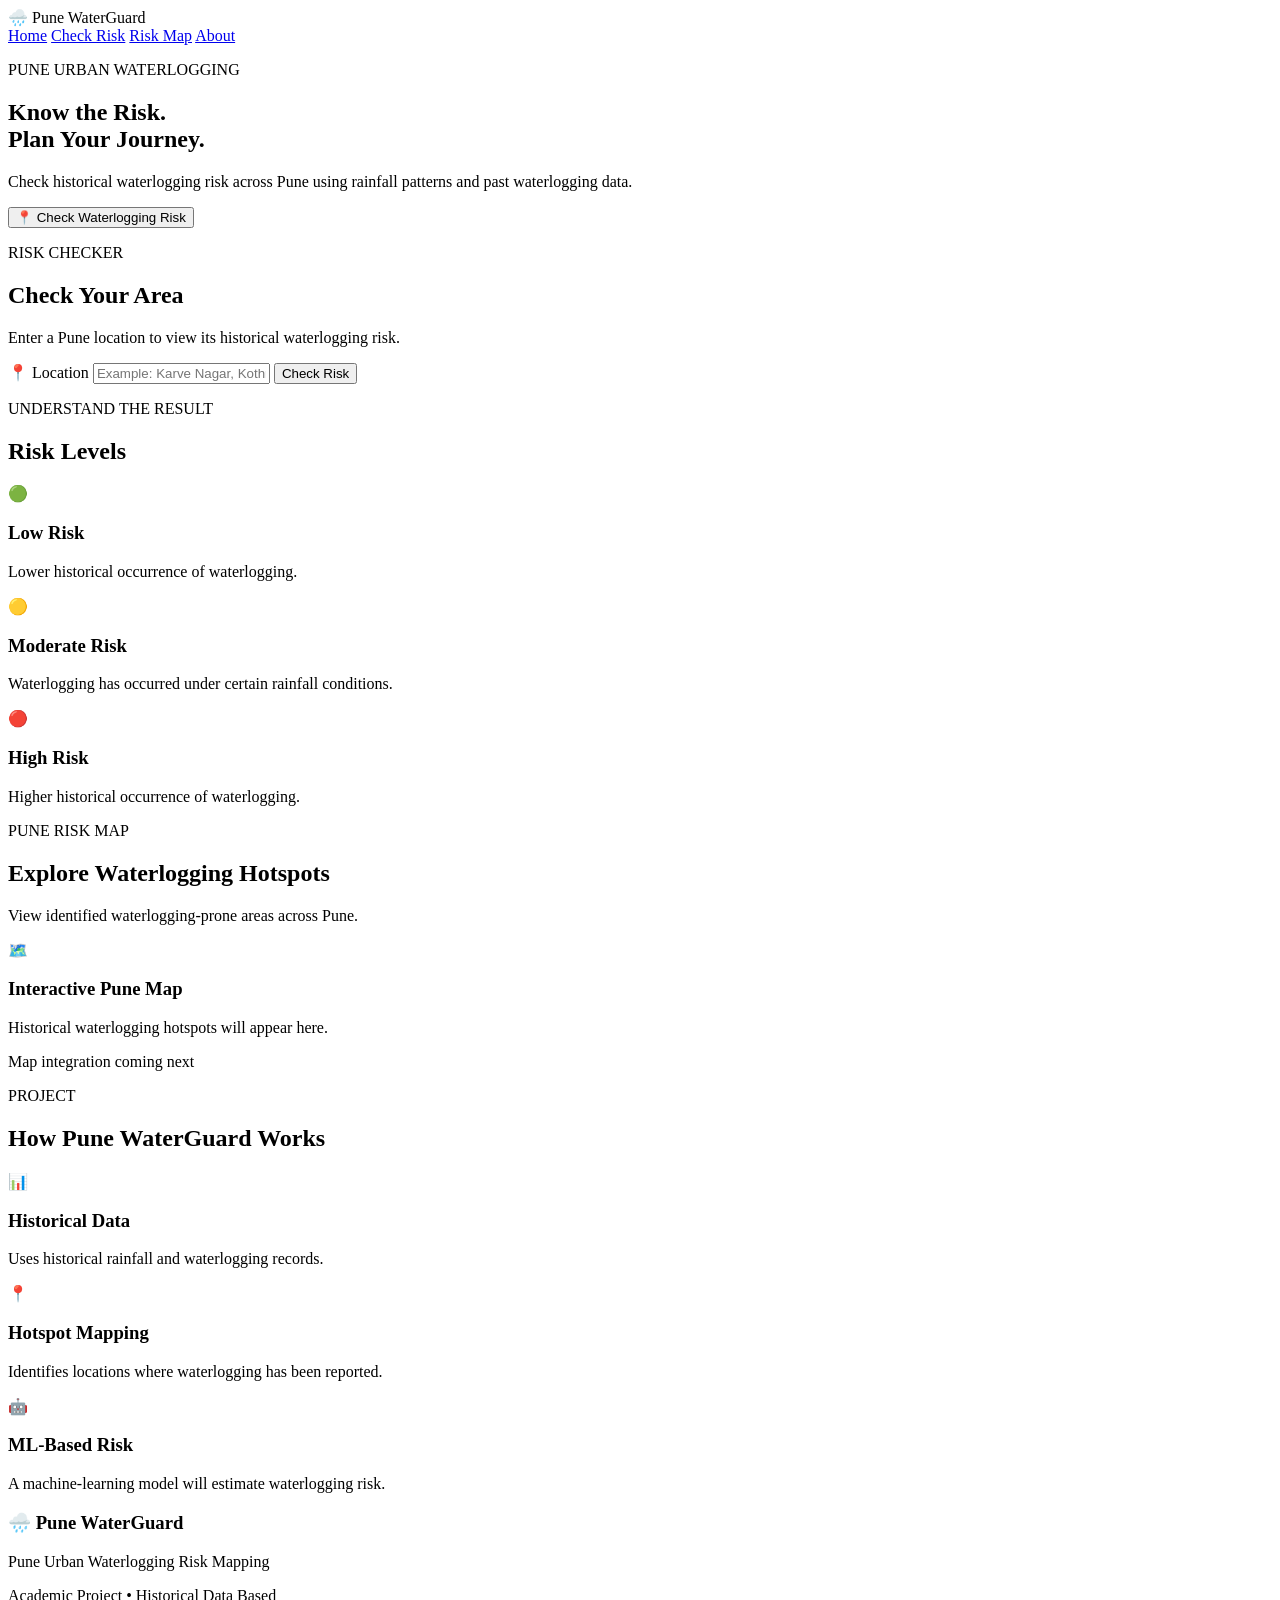
==== frontend/index.html @ 923b2d68 "Add frontend scaffold (index.html, style, script) Add initial frontend scaffold for Pune WaterGuard." ====
<!DOCTYPE html>
<html lang="en">

<head>
    <meta charset="UTF-8">
    <meta name="viewport" content="width=device-width, initial-scale=1.0">

    <title>Pune WaterGuard</title>

    <link rel="stylesheet" href="style.css">
</head>

<body>

    <!-- Navigation Bar -->
    <header class="navbar">

        <div class="logo">
            🌧️ Pune WaterGuard
        </div>

        <nav>
            <a href="#home">Home</a>
            <a href="#risk">Check Risk</a>
            <a href="#map">Risk Map</a>
            <a href="#about">About</a>
        </nav>

    </header>


    <!-- Hero Section -->
    <section id="home" class="hero">

        <div class="hero-content">

            <p class="tagline">PUNE URBAN WATERLOGGING</p>

            <h1>
                Know the Risk.<br>
                Plan Your Journey.
            </h1>

            <p class="description">
                Check historical waterlogging risk across Pune
                using rainfall patterns and past waterlogging data.
            </p>

            <button class="main-button" onclick="scrollToRisk()">
                📍 Check Waterlogging Risk
            </button>

        </div>

    </section>


    <!-- Risk Checker -->
    <section id="risk" class="risk-section">

        <div class="section-heading">

            <p class="small-title">RISK CHECKER</p>

            <h2>Check Your Area</h2>

            <p>
                Enter a Pune location to view its historical
                waterlogging risk.
            </p>

        </div>


        <div class="risk-card">

            <label for="location">
                📍 Location
            </label>

            <input
                type="text"
                id="location"
                placeholder="Example: Karve Nagar, Kothrud"
            >

            <button class="check-button" onclick="checkRisk()">
                Check Risk
            </button>

            <div id="result"></div>

        </div>

    </section>


    <!-- Risk Levels -->
    <section class="risk-levels">

        <div class="section-heading">

            <p class="small-title">UNDERSTAND THE RESULT</p>

            <h2>Risk Levels</h2>

        </div>


        <div class="risk-container">

            <div class="risk-box low">
                <div class="risk-icon">🟢</div>
                <h3>Low Risk</h3>
                <p>
                    Lower historical occurrence of
                    waterlogging.
                </p>
            </div>


            <div class="risk-box moderate">
                <div class="risk-icon">🟡</div>
                <h3>Moderate Risk</h3>
                <p>
                    Waterlogging has occurred under
                    certain rainfall conditions.
                </p>
            </div>


            <div class="risk-box high">
                <div class="risk-icon">🔴</div>
                <h3>High Risk</h3>
                <p>
                    Higher historical occurrence of
                    waterlogging.
                </p>
            </div>

        </div>

    </section>


    <!-- Map Section -->
    <section id="map" class="map-section">

        <div class="section-heading">

            <p class="small-title">PUNE RISK MAP</p>

            <h2>Explore Waterlogging Hotspots</h2>

            <p>
                View identified waterlogging-prone areas
                across Pune.
            </p>

        </div>


        <div class="map-placeholder">

            <div class="map-message">
                🗺️
                <h3>Interactive Pune Map</h3>

                <p>
                    Historical waterlogging hotspots
                    will appear here.
                </p>

                <span>
                    Map integration coming next
                </span>
            </div>

        </div>

    </section>


    <!-- Project Features -->
    <section id="about" class="features">

        <div class="section-heading">

            <p class="small-title">PROJECT</p>

            <h2>How Pune WaterGuard Works</h2>

        </div>


        <div class="feature-container">

            <div class="feature-card">
                <div>📊</div>
                <h3>Historical Data</h3>
                <p>
                    Uses historical rainfall and
                    waterlogging records.
                </p>
            </div>


            <div class="feature-card">
                <div>📍</div>
                <h3>Hotspot Mapping</h3>
                <p>
                    Identifies locations where
                    waterlogging has been reported.
                </p>
            </div>


            <div class="feature-card">
                <div>🤖</div>
                <h3>ML-Based Risk</h3>
                <p>
                    A machine-learning model will
                    estimate waterlogging risk.
                </p>
            </div>

        </div>

    </section>


    <!-- Footer -->
    <footer>

        <h3>🌧️ Pune WaterGuard</h3>

        <p>
            Pune Urban Waterlogging Risk Mapping
        </p>

        <p class="footer-note">
            Academic Project • Historical Data Based
        </p>

    </footer>


    <script src="script.js"></script>

</body>

</html>
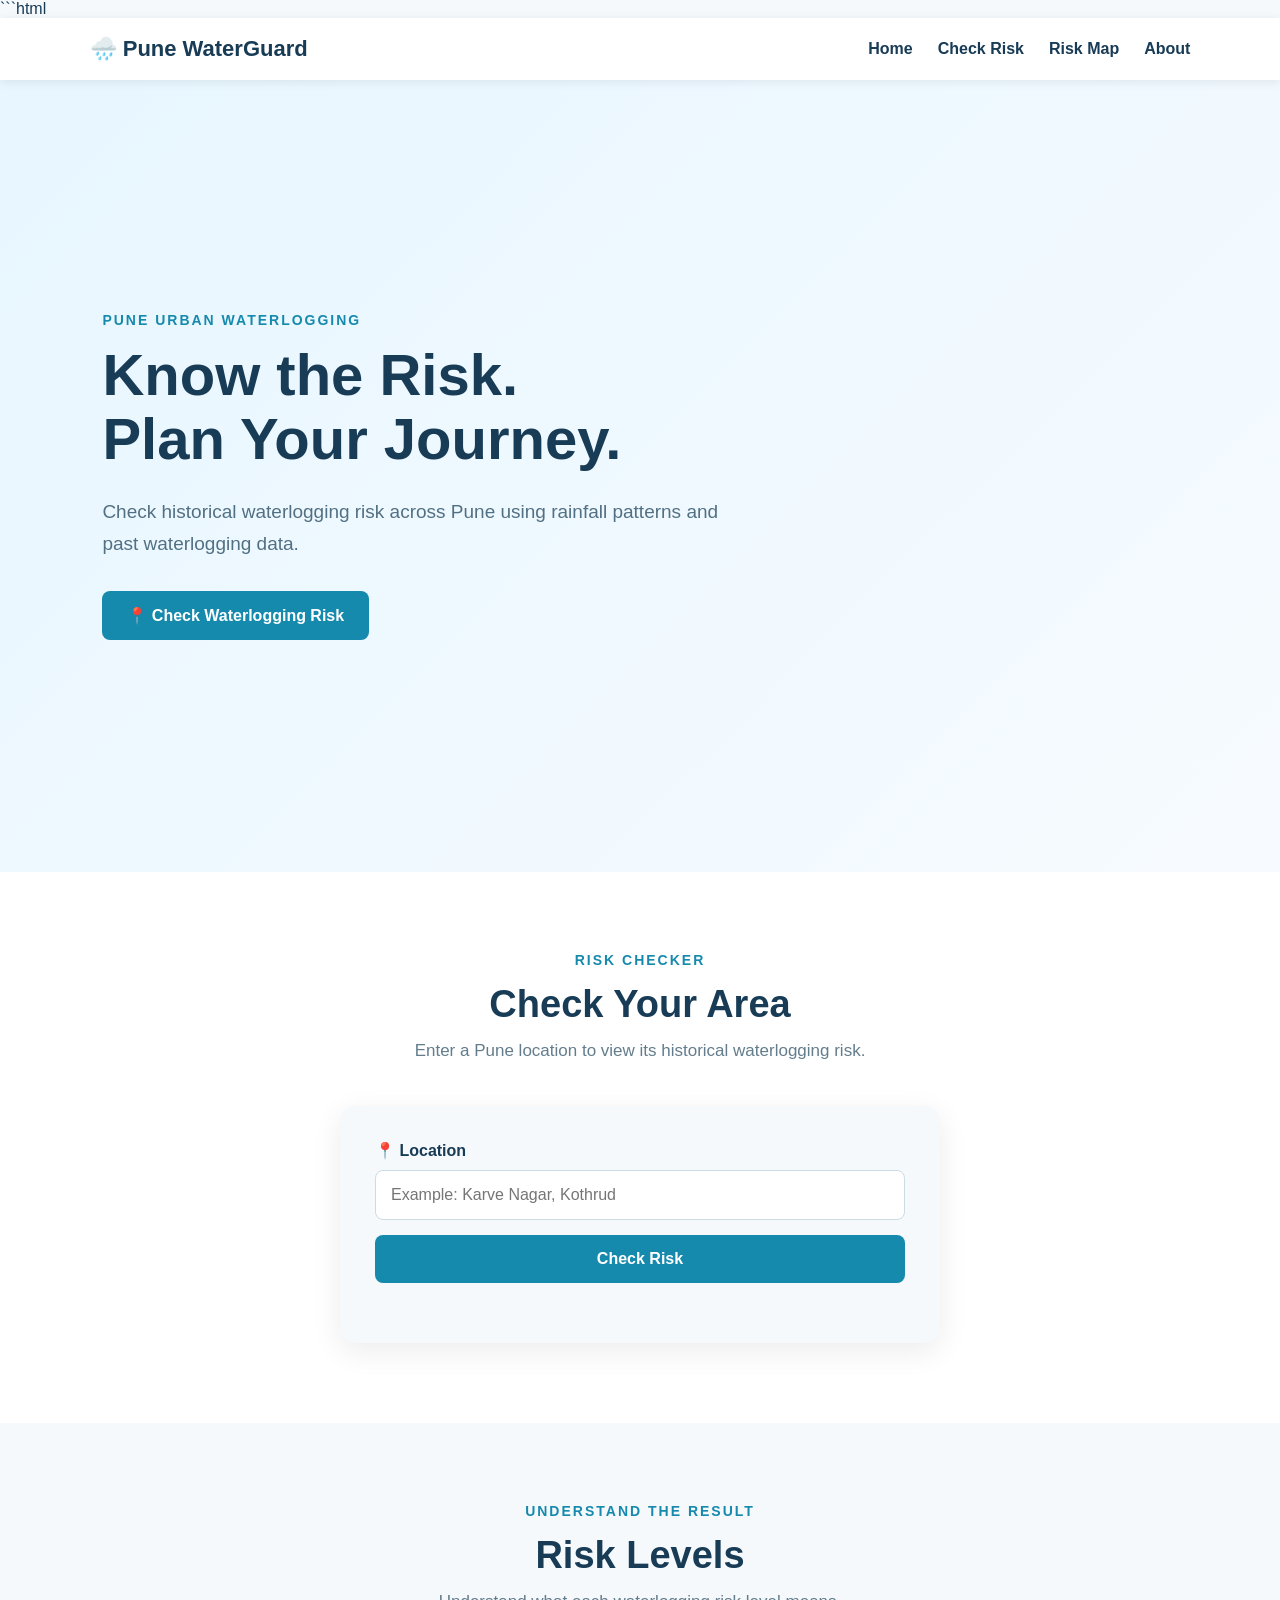
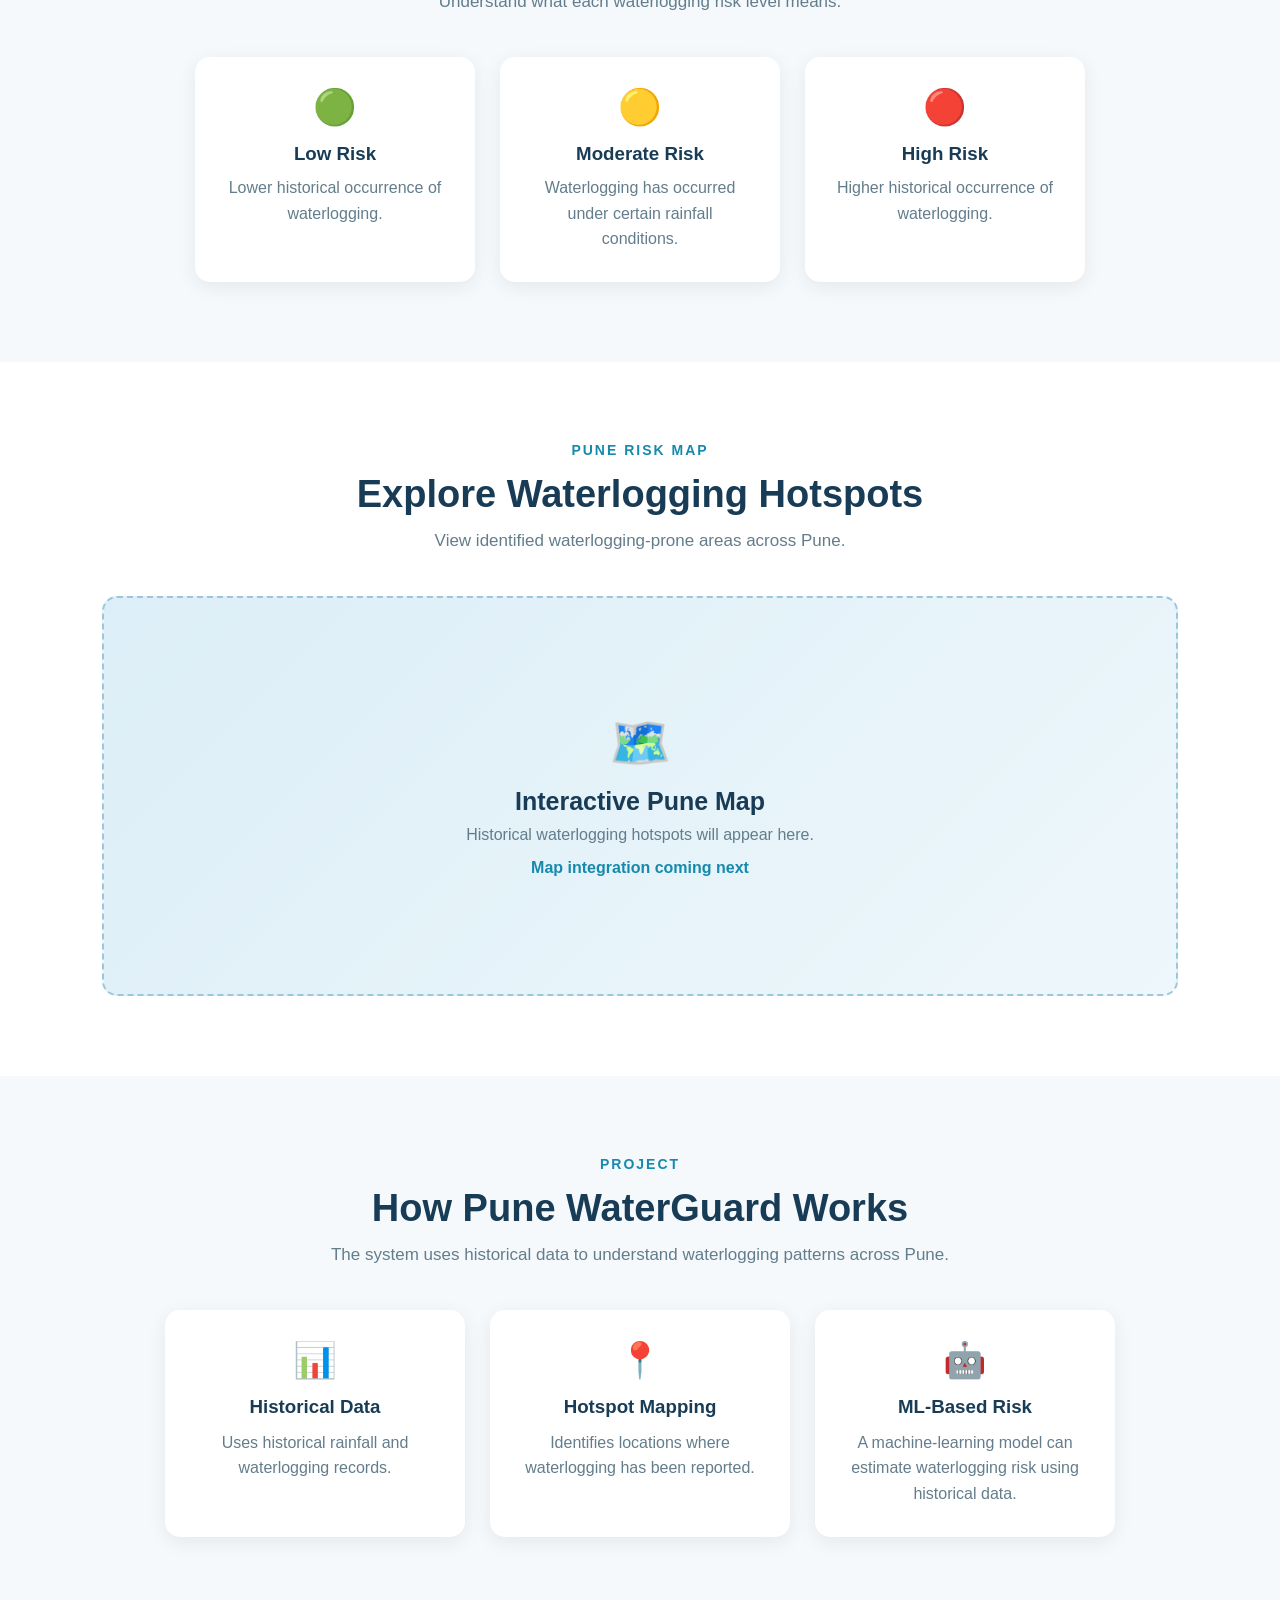
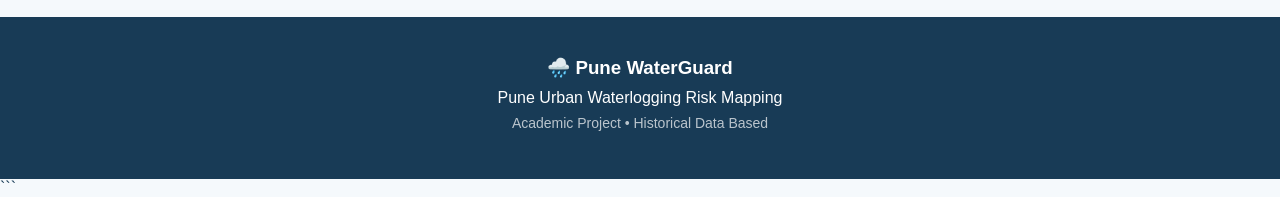
==== commit 896ca637: "Update frontend" ====
--- a/frontend/index.html
+++ b/frontend/index.html
@@ -1,3 +1,4 @@
+```html
 <!DOCTYPE html>
 <html lang="en">
 
@@ -7,12 +8,387 @@
 
     <title>Pune WaterGuard</title>
 
-    <link rel="stylesheet" href="style.css">
+    <style>
+        * {
+            margin: 0;
+            padding: 0;
+            box-sizing: border-box;
+            scroll-behavior: smooth;
+        }
+
+        body {
+            font-family: Arial, sans-serif;
+            background: #f5f9fc;
+            color: #183b56;
+        }
+
+        /* Navigation */
+
+        .navbar {
+            display: flex;
+            justify-content: space-between;
+            align-items: center;
+            padding: 18px 7%;
+            background: white;
+            box-shadow: 0 2px 10px rgba(0, 0, 0, 0.08);
+            position: sticky;
+            top: 0;
+            z-index: 1000;
+        }
+
+        .logo {
+            font-size: 22px;
+            font-weight: bold;
+        }
+
+        nav {
+            display: flex;
+            gap: 25px;
+        }
+
+        nav a {
+            text-decoration: none;
+            color: #183b56;
+            font-weight: 600;
+        }
+
+        nav a:hover {
+            color: #168aad;
+        }
+
+
+        /* Hero */
+
+        .hero {
+            min-height: 88vh;
+            display: flex;
+            align-items: center;
+            padding: 60px 8%;
+            background: linear-gradient(135deg, #e7f6ff, #f7fbff);
+        }
+
+        .hero-content {
+            max-width: 750px;
+        }
+
+        .tagline,
+        .small-title {
+            color: #168aad;
+            font-size: 14px;
+            font-weight: bold;
+            letter-spacing: 2px;
+            margin-bottom: 15px;
+        }
+
+        .hero h1 {
+            font-size: 58px;
+            line-height: 1.1;
+            margin-bottom: 25px;
+        }
+
+        .description {
+            font-size: 19px;
+            line-height: 1.7;
+            max-width: 650px;
+            margin-bottom: 30px;
+            color: #527083;
+        }
+
+        button {
+            cursor: pointer;
+            border: none;
+        }
+
+        .main-button,
+        .check-button {
+            background: #168aad;
+            color: white;
+            padding: 15px 25px;
+            border-radius: 8px;
+            font-size: 16px;
+            font-weight: bold;
+        }
+
+        .main-button:hover,
+        .check-button:hover {
+            background: #126782;
+        }
+
+
+        /* General Sections */
+
+        section {
+            padding: 80px 8%;
+        }
+
+        .section-heading {
+            text-align: center;
+            margin-bottom: 45px;
+        }
+
+        .section-heading h2 {
+            font-size: 38px;
+            margin-bottom: 15px;
+        }
+
+        .section-heading p:last-child {
+            color: #637d8c;
+            font-size: 17px;
+        }
+
+
+        /* Risk Checker */
+
+        .risk-section {
+            background: white;
+        }
+
+        .risk-card {
+            max-width: 600px;
+            margin: auto;
+            padding: 35px;
+            background: #f5f9fc;
+            border-radius: 15px;
+            box-shadow: 0 8px 30px rgba(0, 0, 0, 0.08);
+        }
+
+        .risk-card label {
+            display: block;
+            font-weight: bold;
+            margin-bottom: 10px;
+        }
+
+        .risk-card input {
+            width: 100%;
+            padding: 15px;
+            border: 1px solid #ccdce5;
+            border-radius: 8px;
+            font-size: 16px;
+            margin-bottom: 15px;
+        }
+
+        .risk-card input:focus {
+            outline: 2px solid #168aad;
+        }
+
+        .check-button {
+            width: 100%;
+        }
+
+        #result {
+            margin-top: 25px;
+        }
+
+        .result-box {
+            padding: 20px;
+            border-radius: 10px;
+            text-align: center;
+        }
+
+        .result-box h3 {
+            margin-bottom: 8px;
+        }
+
+        .low-result {
+            background: #e9f8ed;
+            border: 1px solid #8bc99b;
+        }
+
+        .moderate-result {
+            background: #fff8dc;
+            border: 1px solid #e0c95c;
+        }
+
+        .high-result {
+            background: #ffe9e9;
+            border: 1px solid #df8d8d;
+        }
+
+
+        /* Risk Levels */
+
+        .risk-levels {
+            background: #f5f9fc;
+        }
+
+        .risk-container {
+            display: flex;
+            justify-content: center;
+            gap: 25px;
+            flex-wrap: wrap;
+        }
+
+        .risk-box {
+            width: 280px;
+            padding: 30px;
+            text-align: center;
+            background: white;
+            border-radius: 15px;
+            box-shadow: 0 5px 20px rgba(0, 0, 0, 0.07);
+        }
+
+        .risk-icon {
+            font-size: 35px;
+            margin-bottom: 15px;
+        }
+
+        .risk-box h3 {
+            margin-bottom: 10px;
+        }
+
+        .risk-box p {
+            color: #637d8c;
+            line-height: 1.6;
+        }
+
+
+        /* Map */
+
+        .map-section {
+            background: white;
+        }
+
+        .map-placeholder {
+            height: 400px;
+            border-radius: 15px;
+            background:
+                linear-gradient(
+                    135deg,
+                    #dceef7,
+                    #eef7fb
+                );
+            display: flex;
+            justify-content: center;
+            align-items: center;
+            border: 2px dashed #9cc7d9;
+        }
+
+        .map-message {
+            text-align: center;
+        }
+
+        .map-icon {
+            font-size: 50px;
+            margin-bottom: 15px;
+        }
+
+        .map-message h3 {
+            font-size: 25px;
+            margin-bottom: 10px;
+        }
+
+        .map-message p {
+            color: #637d8c;
+            margin-bottom: 15px;
+        }
+
+        .map-message span {
+            color: #168aad;
+            font-weight: bold;
+        }
+
+
+        /* Features */
+
+        .features {
+            background: #f5f9fc;
+        }
+
+        .feature-container {
+            display: flex;
+            justify-content: center;
+            gap: 25px;
+            flex-wrap: wrap;
+        }
+
+        .feature-card {
+            background: white;
+            width: 300px;
+            padding: 30px;
+            border-radius: 15px;
+            text-align: center;
+            box-shadow: 0 5px 20px rgba(0, 0, 0, 0.07);
+        }
+
+        .feature-icon {
+            font-size: 35px;
+            margin-bottom: 15px;
+        }
+
+        .feature-card h3 {
+            margin-bottom: 12px;
+        }
+
+        .feature-card p {
+            color: #637d8c;
+            line-height: 1.6;
+        }
+
+
+        /* Footer */
+
+        footer {
+            background: #183b56;
+            color: white;
+            text-align: center;
+            padding: 40px 20px;
+        }
+
+        footer h3 {
+            margin-bottom: 10px;
+        }
+
+        footer p {
+            margin-bottom: 8px;
+        }
+
+        .footer-note {
+            opacity: 0.7;
+            font-size: 14px;
+        }
+
+
+        /* Mobile */
+
+        @media (max-width: 700px) {
+
+            .navbar {
+                flex-direction: column;
+                gap: 15px;
+            }
+
+            nav {
+                gap: 12px;
+                flex-wrap: wrap;
+                justify-content: center;
+            }
+
+            .hero h1 {
+                font-size: 40px;
+            }
+
+            .hero {
+                min-height: 75vh;
+            }
+
+            section {
+                padding: 60px 5%;
+            }
+
+            .section-heading h2 {
+                font-size: 30px;
+            }
+        }
+
+    </style>
+
 </head>
 
+
 <body>
 
     <!-- Navigation Bar -->
+
     <header class="navbar">
 
         <div class="logo">
@@ -30,11 +406,14 @@
 
 
     <!-- Hero Section -->
+
     <section id="home" class="hero">
 
         <div class="hero-content">
 
-            <p class="tagline">PUNE URBAN WATERLOGGING</p>
+            <p class="tagline">
+                PUNE URBAN WATERLOGGING
+            </p>
 
             <h1>
                 Know the Risk.<br>
@@ -46,7 +425,10 @@
                 using rainfall patterns and past waterlogging data.
             </p>
 
-            <button class="main-button" onclick="scrollToRisk()">
+            <button
+                class="main-button"
+                onclick="scrollToRisk()"
+            >
                 📍 Check Waterlogging Risk
             </button>
 
@@ -56,13 +438,18 @@
 
 
     <!-- Risk Checker -->
+
     <section id="risk" class="risk-section">
 
         <div class="section-heading">
 
-            <p class="small-title">RISK CHECKER</p>
-
-            <h2>Check Your Area</h2>
+            <p class="small-title">
+                RISK CHECKER
+            </p>
+
+            <h2>
+                Check Your Area
+            </h2>
 
             <p>
                 Enter a Pune location to view its historical
@@ -84,7 +471,10 @@
                 placeholder="Example: Karve Nagar, Kothrud"
             >
 
-            <button class="check-button" onclick="checkRisk()">
+            <button
+                class="check-button"
+                onclick="checkRisk()"
+            >
                 Check Risk
             </button>
 
@@ -96,13 +486,22 @@
 
 
     <!-- Risk Levels -->
+
     <section class="risk-levels">
 
         <div class="section-heading">
 
-            <p class="small-title">UNDERSTAND THE RESULT</p>
-
-            <h2>Risk Levels</h2>
+            <p class="small-title">
+                UNDERSTAND THE RESULT
+            </p>
+
+            <h2>
+                Risk Levels
+            </h2>
+
+            <p>
+                Understand what each waterlogging risk level means.
+            </p>
 
         </div>
 
@@ -110,32 +509,56 @@
         <div class="risk-container">
 
             <div class="risk-box low">
-                <div class="risk-icon">🟢</div>
-                <h3>Low Risk</h3>
+
+                <div class="risk-icon">
+                    🟢
+                </div>
+
+                <h3>
+                    Low Risk
+                </h3>
+
                 <p>
                     Lower historical occurrence of
                     waterlogging.
                 </p>
+
             </div>
 
 
             <div class="risk-box moderate">
-                <div class="risk-icon">🟡</div>
-                <h3>Moderate Risk</h3>
+
+                <div class="risk-icon">
+                    🟡
+                </div>
+
+                <h3>
+                    Moderate Risk
+                </h3>
+
                 <p>
                     Waterlogging has occurred under
                     certain rainfall conditions.
                 </p>
+
             </div>
 
 
             <div class="risk-box high">
-                <div class="risk-icon">🔴</div>
-                <h3>High Risk</h3>
+
+                <div class="risk-icon">
+                    🔴
+                </div>
+
+                <h3>
+                    High Risk
+                </h3>
+
                 <p>
                     Higher historical occurrence of
                     waterlogging.
                 </p>
+
             </div>
 
         </div>
@@ -144,13 +567,18 @@
 
 
     <!-- Map Section -->
+
     <section id="map" class="map-section">
 
         <div class="section-heading">
 
-            <p class="small-title">PUNE RISK MAP</p>
-
-            <h2>Explore Waterlogging Hotspots</h2>
+            <p class="small-title">
+                PUNE RISK MAP
+            </p>
+
+            <h2>
+                Explore Waterlogging Hotspots
+            </h2>
 
             <p>
                 View identified waterlogging-prone areas
@@ -163,8 +591,14 @@
         <div class="map-placeholder">
 
             <div class="map-message">
-                🗺️
-                <h3>Interactive Pune Map</h3>
+
+                <div class="map-icon">
+                    🗺️
+                </div>
+
+                <h3>
+                    Interactive Pune Map
+                </h3>
 
                 <p>
                     Historical waterlogging hotspots
@@ -174,6 +608,7 @@
                 <span>
                     Map integration coming next
                 </span>
+
             </div>
 
         </div>
@@ -182,13 +617,23 @@
 
 
     <!-- Project Features -->
+
     <section id="about" class="features">
 
         <div class="section-heading">
 
-            <p class="small-title">PROJECT</p>
-
-            <h2>How Pune WaterGuard Works</h2>
+            <p class="small-title">
+                PROJECT
+            </p>
+
+            <h2>
+                How Pune WaterGuard Works
+            </h2>
+
+            <p>
+                The system uses historical data to understand
+                waterlogging patterns across Pune.
+            </p>
 
         </div>
 
@@ -196,32 +641,56 @@
         <div class="feature-container">
 
             <div class="feature-card">
-                <div>📊</div>
-                <h3>Historical Data</h3>
+
+                <div class="feature-icon">
+                    📊
+                </div>
+
+                <h3>
+                    Historical Data
+                </h3>
+
                 <p>
                     Uses historical rainfall and
                     waterlogging records.
                 </p>
+
             </div>
 
 
             <div class="feature-card">
-                <div>📍</div>
-                <h3>Hotspot Mapping</h3>
+
+                <div class="feature-icon">
+                    📍
+                </div>
+
+                <h3>
+                    Hotspot Mapping
+                </h3>
+
                 <p>
                     Identifies locations where
                     waterlogging has been reported.
                 </p>
+
             </div>
 
 
             <div class="feature-card">
-                <div>🤖</div>
-                <h3>ML-Based Risk</h3>
+
+                <div class="feature-icon">
+                    🤖
+                </div>
+
+                <h3>
+                    ML-Based Risk
+                </h3>
+
                 <p>
-                    A machine-learning model will
-                    estimate waterlogging risk.
+                    A machine-learning model can estimate
+                    waterlogging risk using historical data.
                 </p>
+
             </div>
 
         </div>
@@ -230,9 +699,12 @@
 
 
     <!-- Footer -->
+
     <footer>
 
-        <h3>🌧️ Pune WaterGuard</h3>
+        <h3>
+            🌧️ Pune WaterGuard
+        </h3>
 
         <p>
             Pune Urban Waterlogging Risk Mapping
@@ -245,8 +717,124 @@
     </footer>
 
 
-    <script src="script.js"></script>
+    <!-- JavaScript -->
+
+    <script>
+
+        function scrollToRisk() {
+            document.getElementById("risk").scrollIntoView({
+                behavior: "smooth"
+            });
+        }
+
+
+        function checkRisk() {
+
+            let location =
+                document.getElementById("location").value.trim();
+
+            let result =
+                document.getElementById("result");
+
+
+            if (location === "") {
+
+                result.innerHTML = `
+                    <div class="result-box moderate-result">
+                        <h3>⚠️ Enter a Location</h3>
+                        <p>
+                            Please enter a Pune area to check
+                            the waterlogging risk.
+                        </p>
+                    </div>
+                `;
+
+                return;
+            }
+
+
+            /*
+                DEMO RESULT
+
+                This is NOT the actual ML model yet.
+
+                We will replace this logic later with
+                your historical dataset / ML prediction.
+            */
+
+            let highRiskAreas = [
+                "karve nagar",
+                "kothrud",
+                "sangamwadi",
+                "yerwada",
+                "hadapsar"
+            ];
+
+
+            let moderateRiskAreas = [
+                "shivajinagar",
+                "pimpri",
+                "chinchwad",
+                "baner"
+            ];
+
+
+            let enteredLocation = location.toLowerCase();
+
+
+            if (highRiskAreas.some(area =>
+                enteredLocation.includes(area)
+            )) {
+
+                result.innerHTML = `
+                    <div class="result-box high-result">
+                        <h3>🔴 High Risk</h3>
+                        <p>
+                            ${location} has been identified as
+                            a higher historical waterlogging-risk area
+                            in this demo.
+                        </p>
+                    </div>
+                `;
+
+            }
+
+            else if (moderateRiskAreas.some(area =>
+                enteredLocation.includes(area)
+            )) {
+
+                result.innerHTML = `
+                    <div class="result-box moderate-result">
+                        <h3>🟡 Moderate Risk</h3>
+                        <p>
+                            ${location} has experienced
+                            waterlogging under certain conditions
+                            in this demo.
+                        </p>
+                    </div>
+                `;
+
+            }
+
+            else {
+
+                result.innerHTML = `
+                    <div class="result-box low-result">
+                        <h3>🟢 Low / Unknown Risk</h3>
+                        <p>
+                            No high-risk location was found in
+                            the current demo data for ${location}.
+                        </p>
+                    </div>
+                `;
+
+            }
+
+        }
+
+    </script>
 
 </body>
 
-</html>+</html>
+```
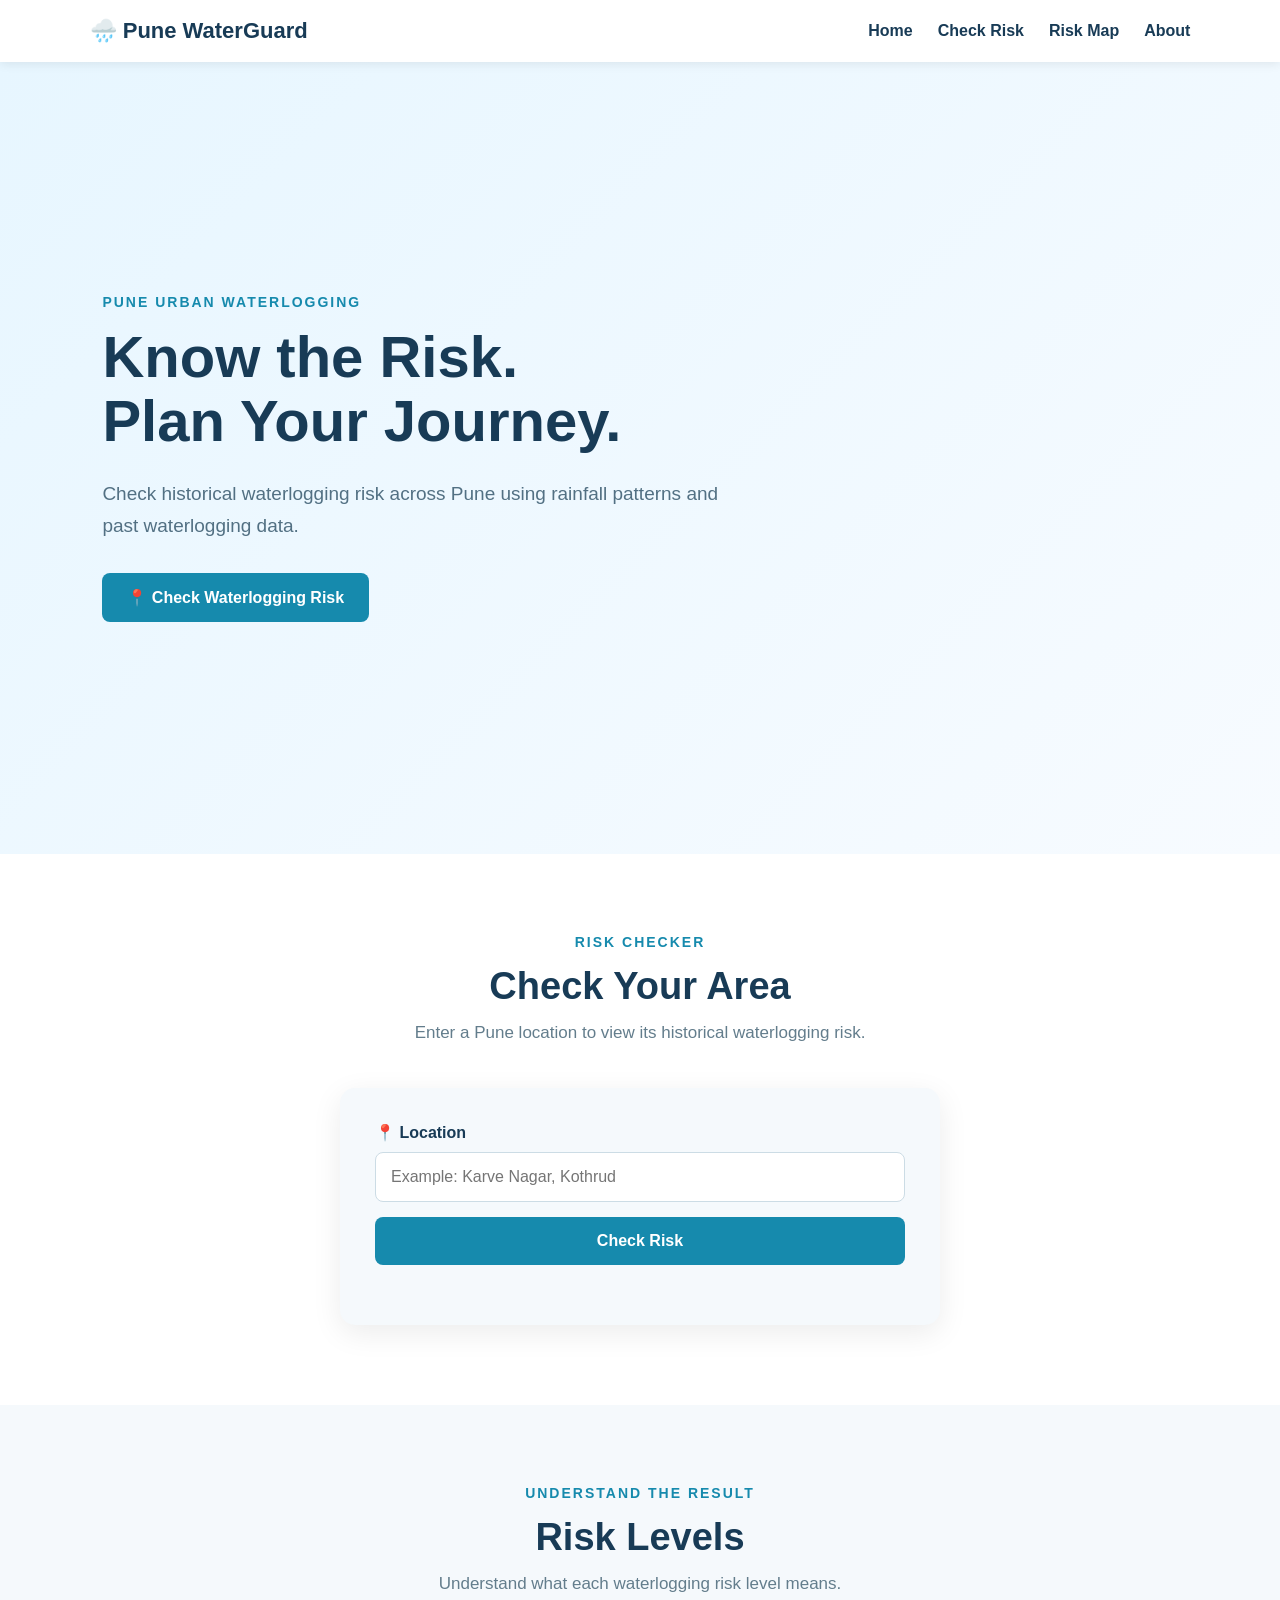
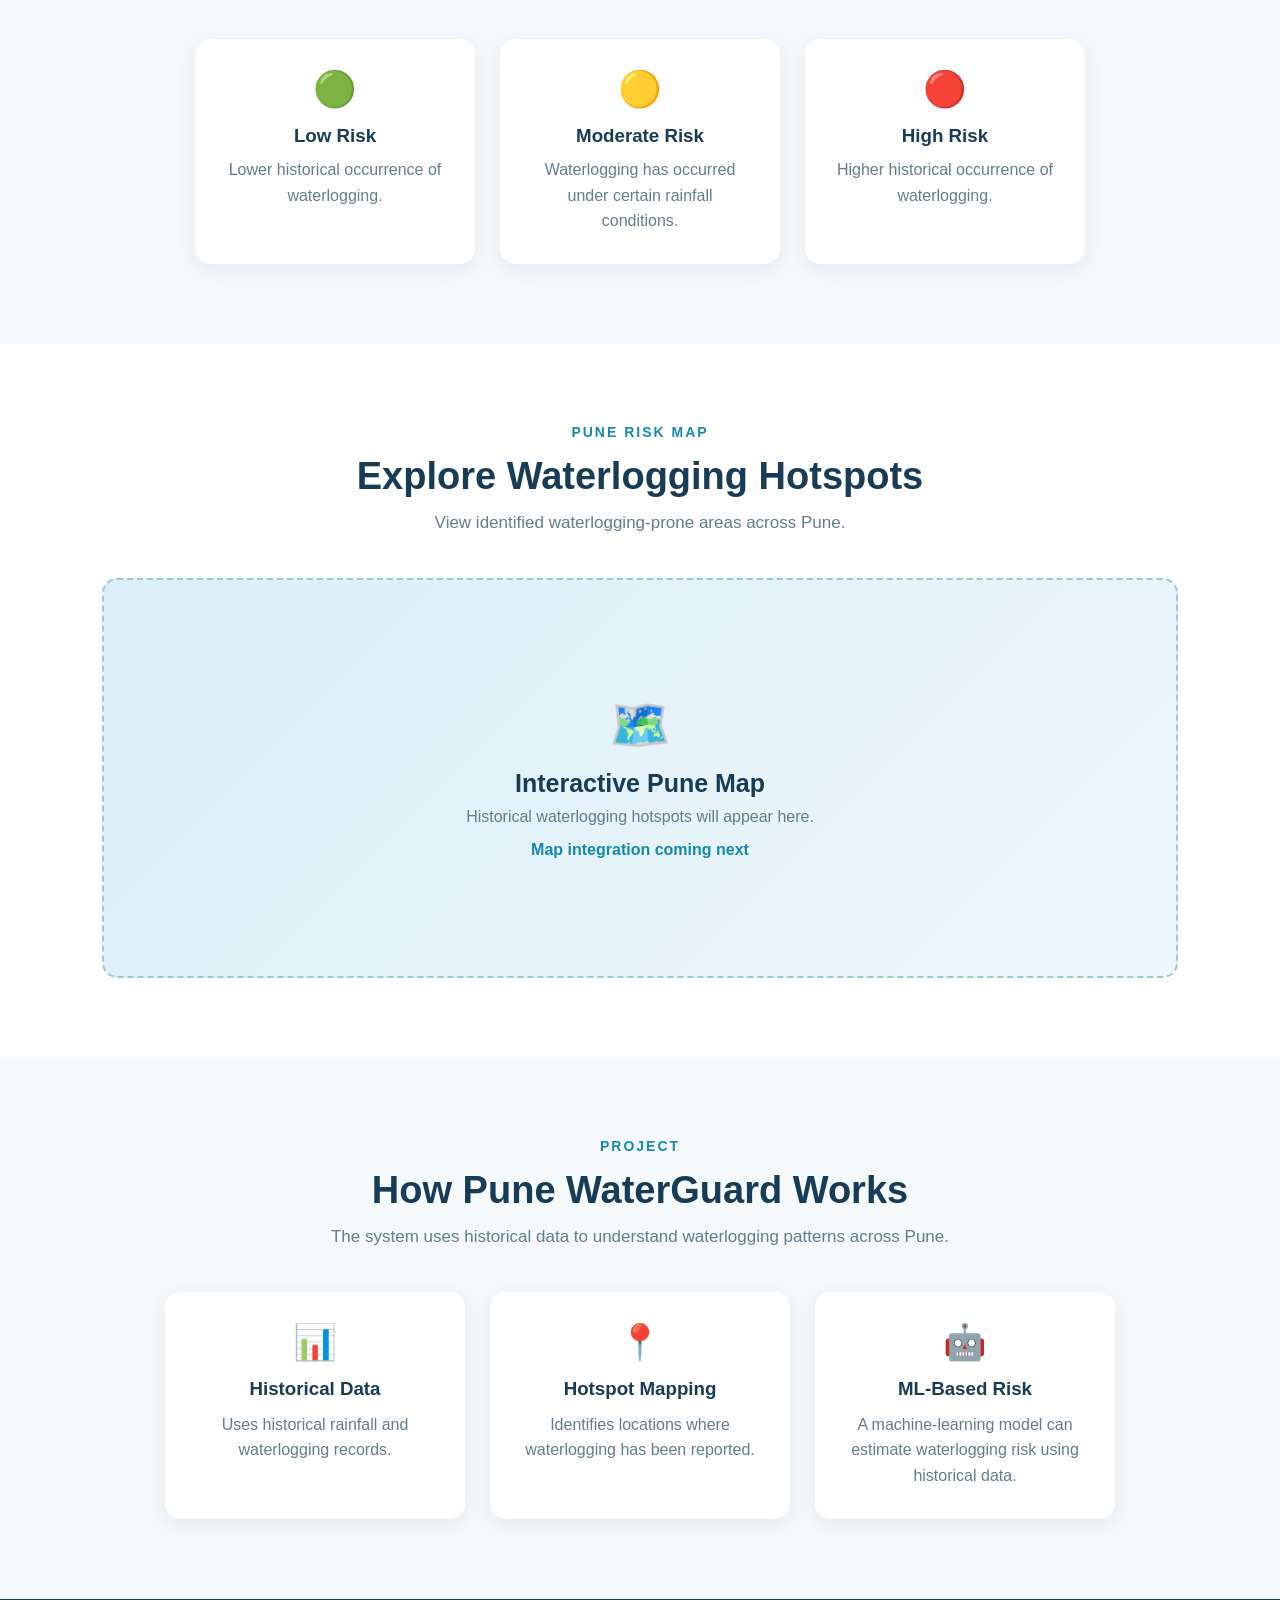
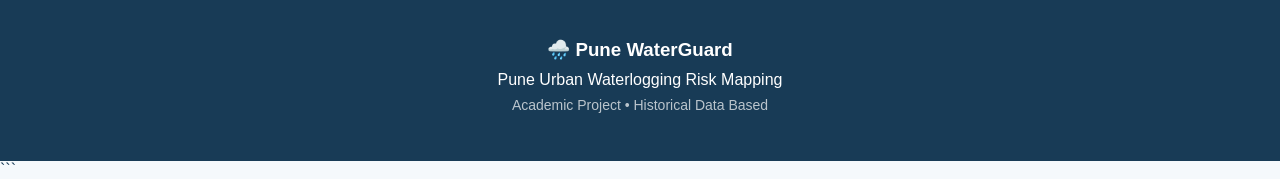
==== commit 2959e53a: "Update frontend files" ====
--- a/frontend/index.html
+++ b/frontend/index.html
@@ -1,14 +1,6 @@
-```html
-<!DOCTYPE html>
-<html lang="en">
-
-<head>
-    <meta charset="UTF-8">
-    <meta name="viewport" content="width=device-width, initial-scale=1.0">
-
-    <title>Pune WaterGuard</title>
-
-    <style>
+<title>Pune WaterGuard</title>
+
+      <style>
         * {
             margin: 0;
             padding: 0;
@@ -833,7 +825,7 @@
         }
 
     </script>
-
+<script src="script.js"></script>
 </body>
 
 </html>
